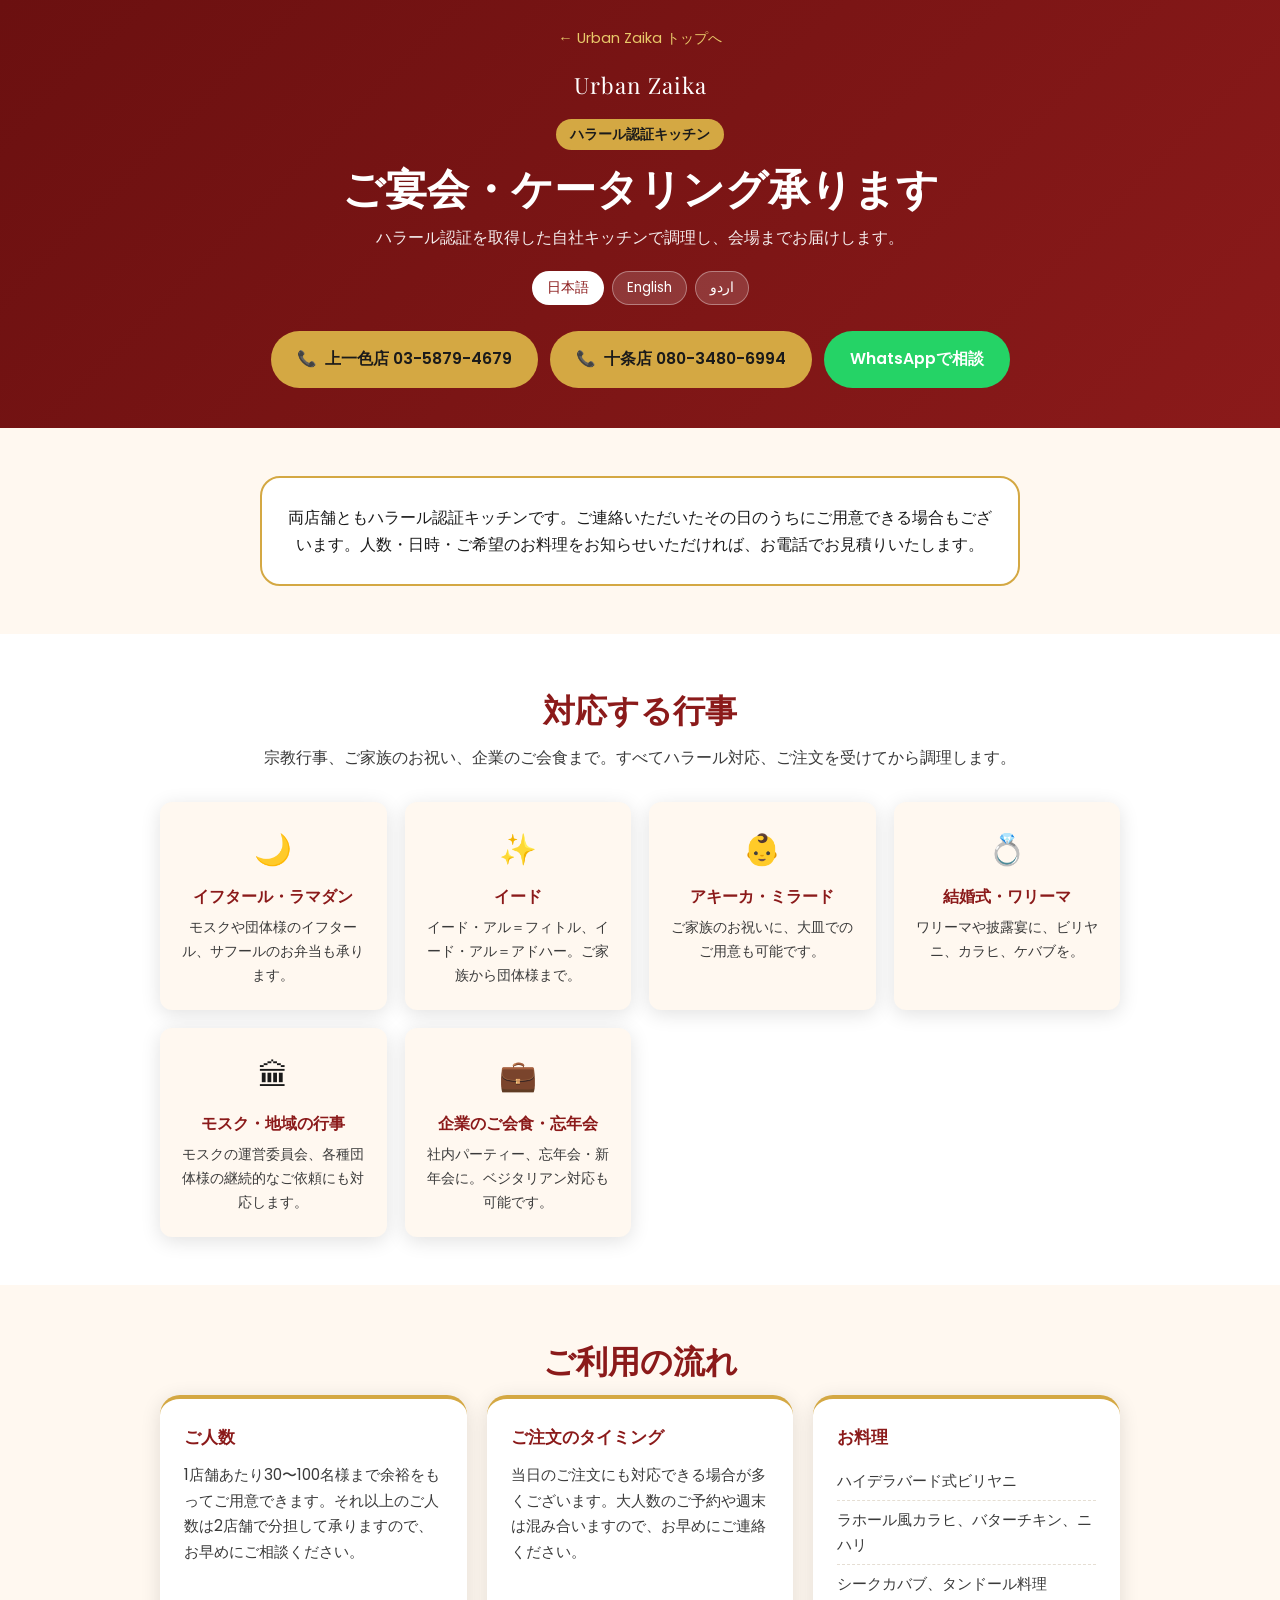
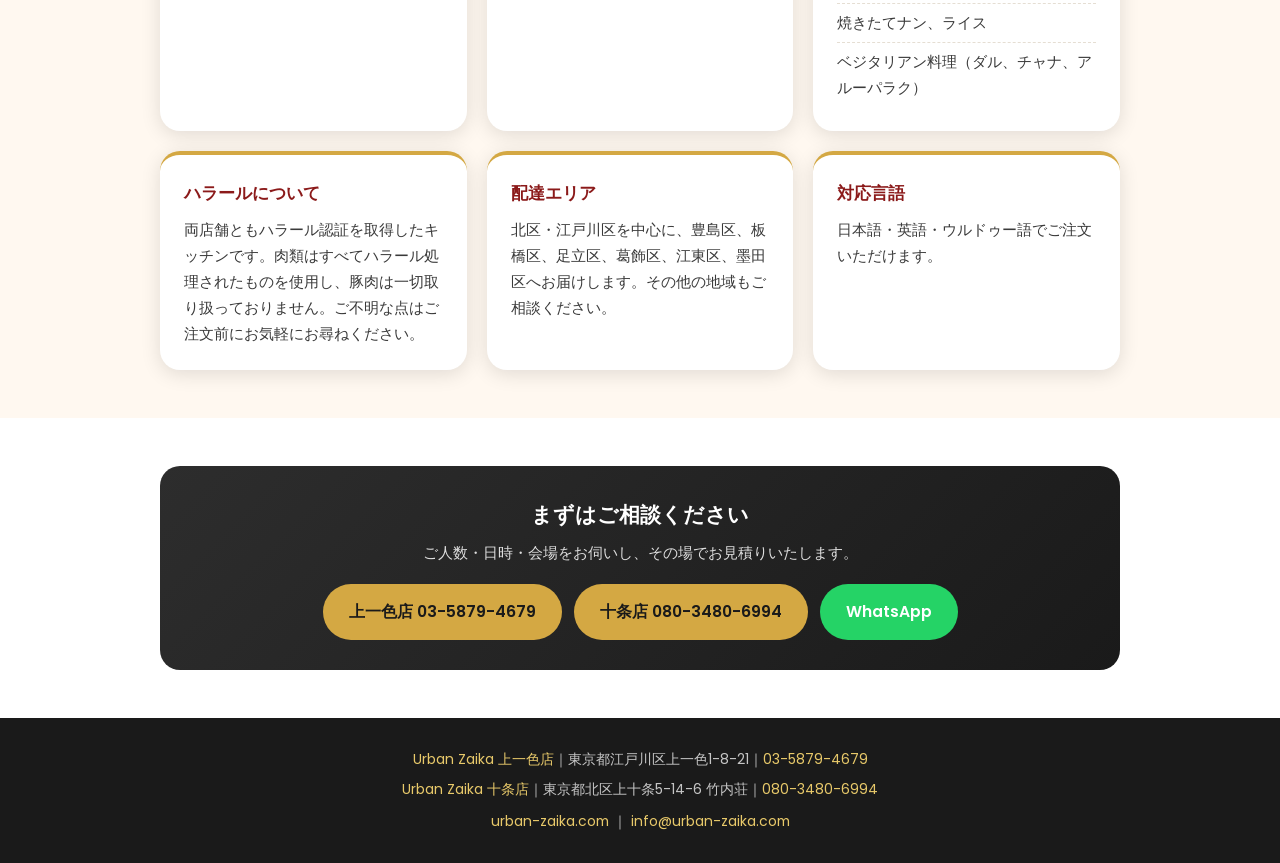
==== catering/index.html @ 1ba637d5 "feat: add a catering page for community and company events Catering needs no new licence - a 飲食店営業許可" ====
<!DOCTYPE html>
<html lang="ja">
<head>
  <meta charset="UTF-8">
  <meta name="viewport" content="width=device-width, initial-scale=1.0">
  <title>ハラルケータリング・ご宴会｜Urban Zaika｜東京 北区・江戸川区</title>
  <meta name="description" content="東京でハラル認証のインド・パキスタン料理ケータリング。結婚式、アキーカ、イード、モスクの行事、企業のご会食に。30〜100名様まで、当日のご注文にも対応。北区上十条・江戸川区上一色の2店舗から。Halal catering in Tokyo for weddings, aqiqah, Eid, mosque and company events — 30 to 100 guests, same-day orders possible.">
  <meta name="keywords" content="ハラル ケータリング, ハラルケータリング 東京, ケータリング 北区, ケータリング 江戸川区, 宴会 インド料理, パーティー 料理 配達, イード ケータリング, イフタール ケータリング, アキーカ 料理, 出張料理 東京, halal catering Tokyo, indian catering Tokyo, pakistani catering Tokyo, iftar catering Tokyo, eid catering, mosque event catering">
  <link rel="canonical" href="https://urban-zaika.com/catering/">

  <!-- Open Graph -->
  <meta property="og:title" content="ハラルケータリング・ご宴会｜Urban Zaika">
  <meta property="og:description" content="ハラル認証キッチンからお届けするインド・パキスタン料理。結婚式、アキーカ、イード、モスクの行事、企業のご会食に。30〜100名様、当日対応可。">
  <meta property="og:type" content="website">
  <meta property="og:url" content="https://urban-zaika.com/catering/">
  <meta property="og:image" content="https://urban-zaika.com/images/chicken-curry-promo.webp">
  <meta property="og:locale" content="ja_JP">

  <meta name="geo.region" content="JP-13">

  <!-- Google Analytics -->
  <script async defer src="https://www.googletagmanager.com/gtag/js?id=G-XFYZQ5NKZN"></script>
  <script>
    window.dataLayer = window.dataLayer || [];
    function gtag(){dataLayer.push(arguments);}
    gtag('js', new Date());
    gtag('config', 'G-XFYZQ5NKZN');
  </script>

  <!-- Fonts -->
  <link rel="preconnect" href="https://fonts.googleapis.com">
  <link rel="preconnect" href="https://fonts.gstatic.com" crossorigin>
  <link href="https://fonts.googleapis.com/css2?family=Playfair+Display:wght@600;700;800&family=Poppins:wght@300;400;500;600;700&family=Noto+Nastaliq+Urdu:wght@400;600&display=swap" rel="stylesheet">

  <script type="application/ld+json">
  {
    "@context": "https://schema.org",
    "@type": "Service",
    "serviceType": "Halal catering",
    "name": "Urban Zaika Halal Catering",
    "url": "https://urban-zaika.com/catering/",
    "areaServed": [
      { "@type": "AdministrativeArea", "name": "Kita City, Tokyo" },
      { "@type": "AdministrativeArea", "name": "Edogawa City, Tokyo" },
      { "@type": "AdministrativeArea", "name": "Tokyo" }
    ],
    "provider": {
      "@type": "Restaurant",
      "name": "Urban Zaika",
      "servesCuisine": ["Indian", "Pakistani", "Halal"],
      "url": "https://urban-zaika.com/",
      "telephone": "+81-3-5879-4679"
    },
    "offers": { "@type": "Offer", "availability": "https://schema.org/InStock" }
  }
  </script>

  <style>
    *, *::before, *::after { margin: 0; padding: 0; box-sizing: border-box; }

    :root {
      --burgundy: #8B1A1A;
      --burgundy-dark: #6B1010;
      --gold: #D4A843;
      --gold-light: #E8C96A;
      --cream: #FFF8F0;
      --charcoal: #1A1A1A;
      --charcoal-light: #3A3A3A;
      --whatsapp-green: #25D366;
      --white: #FFFFFF;
      --radius-md: 12px;
      --radius-lg: 20px;
      --shadow-md: 0 4px 20px rgba(0,0,0,0.12);
      --transition: 0.3s ease;
    }

    html { scroll-behavior: smooth; font-size: 16px; }
    html[dir="rtl"] { font-family: 'Noto Nastaliq Urdu', 'Poppins', sans-serif; }

    body {
      font-family: 'Poppins', -apple-system, BlinkMacSystemFont, sans-serif;
      color: var(--charcoal);
      background: var(--cream);
      line-height: 1.7;
    }

    .container { max-width: 1000px; margin: 0 auto; padding: 0 20px; }

    .page-header {
      background: linear-gradient(135deg, var(--burgundy-dark), var(--burgundy));
      color: var(--white);
      padding: 24px 0 40px;
      text-align: center;
    }
    .back-link { display: inline-block; color: var(--gold-light); text-decoration: none; font-size: 0.9rem; margin-bottom: 16px; }
    .back-link:hover { color: var(--white); }
    .page-logo { font-family: 'Playfair Display', serif; font-size: 1.4rem; letter-spacing: 1px; }
    .branch-badge {
      display: inline-block; background: var(--gold); color: var(--charcoal);
      font-weight: 600; font-size: 0.85rem; padding: 4px 14px;
      border-radius: 999px; margin: 14px 0 10px;
    }
    .page-title { font-family: 'Playfair Display', serif; font-size: clamp(1.8rem, 5vw, 2.6rem); line-height: 1.3; }
    .page-subtitle { margin-top: 10px; opacity: 0.92; font-size: 1rem; }

    .lang-switcher { margin-top: 20px; display: flex; gap: 8px; justify-content: center; }
    .lang-btn {
      background: rgba(255,255,255,0.15); color: var(--white); border: 1px solid rgba(255,255,255,0.35);
      padding: 6px 14px; border-radius: 999px; cursor: pointer; font-size: 0.85rem; font-family: inherit;
      transition: var(--transition);
    }
    .lang-btn.active, .lang-btn:hover { background: var(--white); color: var(--burgundy); }

    .cta-row { display: flex; flex-wrap: wrap; gap: 12px; justify-content: center; margin-top: 26px; }
    .btn {
      display: inline-flex; align-items: center; gap: 8px; text-decoration: none;
      padding: 13px 24px; border-radius: 999px; font-weight: 600; font-size: 0.98rem;
      transition: var(--transition); border: 2px solid transparent;
    }
    .btn-gold { background: var(--gold); color: var(--charcoal); }
    .btn-gold:hover { background: var(--gold-light); }
    .btn-outline { border-color: rgba(255,255,255,0.7); color: var(--white); }
    .btn-outline:hover { background: var(--white); color: var(--burgundy); }
    .btn-whatsapp { background: var(--whatsapp-green); color: var(--white); }
    .btn-whatsapp:hover { filter: brightness(1.08); }

    section { padding: 48px 0; }
    .section-title {
      font-family: 'Playfair Display', serif; font-size: clamp(1.5rem, 4vw, 2rem);
      color: var(--burgundy); text-align: center; margin-bottom: 8px;
    }
    .section-lead { text-align: center; color: var(--charcoal-light); margin-bottom: 30px; }

    .band { background: var(--white); }

    .event-grid { display: grid; grid-template-columns: repeat(auto-fit, minmax(210px, 1fr)); gap: 18px; }
    .event-card {
      background: var(--white); border-radius: var(--radius-md); padding: 22px; text-align: center;
      box-shadow: var(--shadow-md);
    }
    .band .event-card { background: var(--cream); }
    .event-icon { font-size: 1.9rem; }
    .event-card h3 { font-size: 1rem; margin: 8px 0 6px; color: var(--burgundy); }
    .event-card p { font-size: 0.88rem; color: var(--charcoal-light); }

    .info-grid { display: grid; grid-template-columns: repeat(auto-fit, minmax(260px, 1fr)); gap: 20px; }
    .info-card {
      background: var(--white); border-radius: var(--radius-lg); padding: 24px;
      box-shadow: var(--shadow-md); border-top: 4px solid var(--gold);
    }
    .band .info-card { background: var(--cream); }
    .info-card h3 { font-size: 1.05rem; color: var(--burgundy); margin-bottom: 10px; }
    .info-card p, .info-card li { font-size: 0.95rem; color: var(--charcoal-light); }
    .info-card ul { list-style: none; }
    .info-card li { padding: 6px 0; border-bottom: 1px dashed #e5ded3; }
    .info-card li:last-child { border-bottom: none; }

    .highlight {
      max-width: 760px; margin: 0 auto; padding: 26px 24px; text-align: center;
      border: 2px solid var(--gold); border-radius: var(--radius-lg); background: var(--white);
    }
    .highlight strong { color: var(--burgundy); }

    .branch-cta {
      background: linear-gradient(135deg, #2D2D2D, #1A1A1A); color: var(--white);
      border-radius: var(--radius-lg); padding: 30px; text-align: center;
    }
    .branch-cta h3 { font-family: 'Playfair Display', serif; font-size: 1.3rem; margin-bottom: 8px; }
    .branch-cta p { opacity: 0.85; font-size: 0.95rem; margin-bottom: 18px; }

    footer { background: var(--charcoal); color: rgba(255,255,255,0.75); text-align: center; padding: 30px 0; font-size: 0.87rem; }
    footer a { color: var(--gold-light); text-decoration: none; }

    .mobile-bar { display: none; }
    @media (max-width: 720px) {
      .mobile-bar {
        display: flex; position: fixed; bottom: 0; left: 0; right: 0; z-index: 99;
        background: var(--burgundy); box-shadow: 0 -2px 12px rgba(0,0,0,0.25);
      }
      .mobile-bar a {
        flex: 1; text-align: center; padding: 13px 4px; color: var(--white);
        text-decoration: none; font-size: 0.85rem; font-weight: 600;
        border-right: 1px solid rgba(255,255,255,0.18);
      }
      .mobile-bar a:last-child { border-right: none; }
      body { padding-bottom: 54px; }
    }
  </style>
</head>
<body>

  <header class="page-header">
    <div class="container">
      <a class="back-link" href="/">&larr; <span data-en="Urban Zaika home" data-ja="Urban Zaika トップへ" data-ur="Urban Zaika ہوم">Urban Zaika トップへ</span></a>
      <div class="page-logo">Urban Zaika</div>
      <div class="branch-badge"><span data-en="Halal certified kitchen" data-ja="ハラール認証キッチン" data-ur="حلال تصدیق شدہ کچن">ハラール認証キッチン</span></div>
      <h1 class="page-title"><span data-en="Halal catering for your event" data-ja="ご宴会・ケータリング承ります" data-ur="آپ کی تقریب کے لیے حلال کیٹرنگ">ご宴会・ケータリング承ります</span></h1>
      <p class="page-subtitle"><span data-en="Indian and Pakistani food, cooked in our own certified halal kitchens and delivered to you." data-ja="ハラール認証を取得した自社キッチンで調理し、会場までお届けします。" data-ur="ہمارے اپنے حلال تصدیق شدہ کچن میں تیار اور آپ تک پہنچایا جاتا ہے۔">ハラール認証を取得した自社キッチンで調理し、会場までお届けします。</span></p>

      <div class="lang-switcher">
        <button class="lang-btn active" onclick="setLang('ja')">日本語</button>
        <button class="lang-btn" onclick="setLang('en')">English</button>
        <button class="lang-btn" onclick="setLang('ur')">اردو</button>
      </div>

      <div class="cta-row">
        <a class="btn btn-gold" href="tel:03-5879-4679" onclick="gtag('event','click_catering',{cta:'call',branch:'edogawa'})">
          &#128222; <span data-en="Kamiisshiki 03-5879-4679" data-ja="上一色店 03-5879-4679" data-ur="کامی اِشیکی 03-5879-4679">上一色店 03-5879-4679</span>
        </a>
        <a class="btn btn-gold" href="tel:080-3480-6994" onclick="gtag('event','click_catering',{cta:'call',branch:'kita-ku'})">
          &#128222; <span data-en="Jujo 080-3480-6994" data-ja="十条店 080-3480-6994" data-ur="جوجو 080-3480-6994">十条店 080-3480-6994</span>
        </a>
        <a class="btn btn-whatsapp" href="https://wa.me/819066582838?text=%E3%82%B1%E3%83%BC%E3%82%BF%E3%83%AA%E3%83%B3%E3%82%B0%E3%81%AE%E3%81%94%E7%9B%B8%E8%AB%87" target="_blank" rel="noopener" onclick="gtag('event','click_catering',{cta:'whatsapp'})">
          <span data-en="Ask on WhatsApp" data-ja="WhatsAppで相談" data-ur="واٹس ایپ پر پوچھیں">WhatsAppで相談</span>
        </a>
      </div>
    </div>
  </header>

  <section>
    <div class="container">
      <div class="highlight">
        <p><span data-en="Both our kitchens are halal certified, and we can usually cook for a group the same day you call. Tell us how many people, roughly when, and what you would like — we will quote you on the phone." data-ja="両店舗ともハラール認証キッチンです。ご連絡いただいたその日のうちにご用意できる場合もございます。人数・日時・ご希望のお料理をお知らせいただければ、お電話でお見積りいたします。" data-ur="ہمارے دونوں کچن حلال تصدیق شدہ ہیں، اور عام طور پر جس دن آپ کال کریں اسی دن پکا سکتے ہیں۔ افراد کی تعداد، وقت اور پسند بتائیں — ہم فون پر قیمت بتا دیں گے۔">両店舗ともハラール認証キッチンです。ご連絡いただいたその日のうちにご用意できる場合もございます。人数・日時・ご希望のお料理をお知らせいただければ、お電話でお見積りいたします。</span></p>
      </div>
    </div>
  </section>

  <section class="band">
    <div class="container">
      <h2 class="section-title"><span data-en="Events we cater" data-ja="対応する行事" data-ur="ہم کن تقریبات کے لیے کیٹرنگ کرتے ہیں">対応する行事</span></h2>
      <p class="section-lead"><span data-en="Religious, family and company occasions — all halal, all cooked to order." data-ja="宗教行事、ご家族のお祝い、企業のご会食まで。すべてハラール対応、ご注文を受けてから調理します。" data-ur="مذہبی، خاندانی اور دفتری تقریبات — سب حلال، آرڈر پر تیار۔">宗教行事、ご家族のお祝い、企業のご会食まで。すべてハラール対応、ご注文を受けてから調理します。</span></p>

      <div class="event-grid">
        <div class="event-card">
          <div class="event-icon">&#127769;</div>
          <h3><span data-en="Iftar &amp; Ramadan" data-ja="イフタール・ラマダン" data-ur="افطار و رمضان">イフタール・ラマダン</span></h3>
          <p><span data-en="Iftar meals for mosques and community groups, and sehri packs." data-ja="モスクや団体様のイフタール、サフールのお弁当も承ります。" data-ur="مساجد اور کمیونٹی کے لیے افطار، اور سحری پیک۔">モスクや団体様のイフタール、サフールのお弁当も承ります。</span></p>
        </div>
        <div class="event-card">
          <div class="event-icon">&#10024;</div>
          <h3><span data-en="Eid gatherings" data-ja="イード" data-ur="عید کی تقریبات">イード</span></h3>
          <p><span data-en="Eid al-Fitr and Eid al-Adha, for families or a whole congregation." data-ja="イード・アル＝フィトル、イード・アル＝アドハー。ご家族から団体様まで。" data-ur="عیدالفطر اور عیدالاضحیٰ، خاندان سے پوری جماعت تک۔">イード・アル＝フィトル、イード・アル＝アドハー。ご家族から団体様まで。</span></p>
        </div>
        <div class="event-card">
          <div class="event-icon">&#128118;</div>
          <h3><span data-en="Aqiqah &amp; milad" data-ja="アキーカ・ミラード" data-ur="عقیقہ و میلاد">アキーカ・ミラード</span></h3>
          <p><span data-en="Family celebrations, served family-style on large platters." data-ja="ご家族のお祝いに、大皿でのご用意も可能です。" data-ur="خاندانی تقریبات، بڑے پلیٹرز میں۔">ご家族のお祝いに、大皿でのご用意も可能です。</span></p>
        </div>
        <div class="event-card">
          <div class="event-icon">&#128141;</div>
          <h3><span data-en="Weddings" data-ja="結婚式・ワリーマ" data-ur="شادی و ولیمہ">結婚式・ワリーマ</span></h3>
          <p><span data-en="Biryani, karahi and kebabs for a walima or reception." data-ja="ワリーマや披露宴に、ビリヤニ、カラヒ、ケバブを。" data-ur="ولیمہ یا استقبالیہ کے لیے بریانی، کڑاہی اور کباب۔">ワリーマや披露宴に、ビリヤニ、カラヒ、ケバブを。</span></p>
        </div>
        <div class="event-card">
          <div class="event-icon">&#127963;</div>
          <h3><span data-en="Mosque &amp; community events" data-ja="モスク・地域の行事" data-ur="مسجد و کمیونٹی تقریبات">モスク・地域の行事</span></h3>
          <p><span data-en="Regular catering for mosque committees and community associations." data-ja="モスクの運営委員会、各種団体様の継続的なご依頼にも対応します。" data-ur="مساجد کی کمیٹیوں اور تنظیموں کے لیے باقاعدہ کیٹرنگ۔">モスクの運営委員会、各種団体様の継続的なご依頼にも対応します。</span></p>
        </div>
        <div class="event-card">
          <div class="event-icon">&#128188;</div>
          <h3><span data-en="Company functions" data-ja="企業のご会食・忘年会" data-ur="دفتری تقریبات">企業のご会食・忘年会</span></h3>
          <p><span data-en="Office parties, launches and year-end gatherings, with vegetarian options." data-ja="社内パーティー、忘年会・新年会に。ベジタリアン対応も可能です。" data-ur="دفتری پارٹیاں اور سال کے آخر کی تقریبات، ویجیٹیرین آپشن کے ساتھ۔">社内パーティー、忘年会・新年会に。ベジタリアン対応も可能です。</span></p>
        </div>
      </div>
    </div>
  </section>

  <section>
    <div class="container">
      <h2 class="section-title"><span data-en="How it works" data-ja="ご利用の流れ" data-ur="طریقہ کار">ご利用の流れ</span></h2>

      <div class="info-grid">
        <div class="info-card">
          <h3><span data-en="Group size" data-ja="ご人数" data-ur="افراد کی تعداد">ご人数</span></h3>
          <p><span data-en="We cater comfortably for 30 to 100 guests from a single kitchen. Larger events can be arranged across both branches — please give us more notice for those." data-ja="1店舗あたり30〜100名様まで余裕をもってご用意できます。それ以上のご人数は2店舗で分担して承りますので、お早めにご相談ください。" data-ur="ایک کچن سے 30 سے 100 مہمانوں تک آرام سے۔ اس سے بڑی تقریبات دونوں برانچوں سے — براہ کرم پہلے بتائیں۔">1店舗あたり30〜100名様まで余裕をもってご用意できます。それ以上のご人数は2店舗で分担して承りますので、お早めにご相談ください。</span></p>
        </div>
        <div class="info-card">
          <h3><span data-en="Notice needed" data-ja="ご注文のタイミング" data-ur="کتنا پہلے بتائیں">ご注文のタイミング</span></h3>
          <p><span data-en="Often we can cook for you the same day. For a large group, or a weekend, call as early as you can — weekends book up." data-ja="当日のご注文にも対応できる場合が多くございます。大人数のご予約や週末は混み合いますので、お早めにご連絡ください。" data-ur="اکثر اسی دن پکا سکتے ہیں۔ بڑے گروپ یا ویک اینڈ کے لیے جلد کال کریں۔">当日のご注文にも対応できる場合が多くございます。大人数のご予約や週末は混み合いますので、お早めにご連絡ください。</span></p>
        </div>
        <div class="info-card">
          <h3><span data-en="What we serve" data-ja="お料理" data-ur="کھانا">お料理</span></h3>
          <ul>
            <li><span data-en="Hyderabadi biryani" data-ja="ハイデラバード式ビリヤニ" data-ur="حیدرآبادی بریانی">ハイデラバード式ビリヤニ</span></li>
            <li><span data-en="Lahori karahi, butter chicken, nihari" data-ja="ラホール風カラヒ、バターチキン、ニハリ" data-ur="لاہوری کڑاہی، بٹر چکن، نہاری">ラホール風カラヒ、バターチキン、ニハリ</span></li>
            <li><span data-en="Seekh kebabs and tandoori grills" data-ja="シークカバブ、タンドール料理" data-ur="سیخ کباب اور تندوری">シークカバブ、タンドール料理</span></li>
            <li><span data-en="Fresh naan and rice" data-ja="焼きたてナン、ライス" data-ur="تازہ نان اور چاول">焼きたてナン、ライス</span></li>
            <li><span data-en="Vegetarian dishes — dal, chana, aloo palak" data-ja="ベジタリアン料理（ダル、チャナ、アルーパラク）" data-ur="ویجیٹیرین — دال، چنا، آلو پالک">ベジタリアン料理（ダル、チャナ、アルーパラク）</span></li>
          </ul>
        </div>
        <div class="info-card">
          <h3><span data-en="Halal assurance" data-ja="ハラールについて" data-ur="حلال کی یقین دہانی">ハラールについて</span></h3>
          <p><span data-en="Both kitchens are halal certified. All meat is halal-slaughtered and no pork is handled. We are happy to answer any question about the kitchen before you order." data-ja="両店舗ともハラール認証を取得したキッチンです。肉類はすべてハラール処理されたものを使用し、豚肉は一切取り扱っておりません。ご不明な点はご注文前にお気軽にお尋ねください。" data-ur="دونوں کچن حلال تصدیق شدہ ہیں۔ تمام گوشت حلال ذبیحہ ہے اور سور کا گوشت بالکل نہیں۔ آرڈر سے پہلے کوئی بھی سوال پوچھ سکتے ہیں۔">両店舗ともハラール認証を取得したキッチンです。肉類はすべてハラール処理されたものを使用し、豚肉は一切取り扱っておりません。ご不明な点はご注文前にお気軽にお尋ねください。</span></p>
        </div>
        <div class="info-card">
          <h3><span data-en="Delivery area" data-ja="配達エリア" data-ur="ڈیلیوری کا علاقہ">配達エリア</span></h3>
          <p><span data-en="Kita-ku, Edogawa-ku and the surrounding wards — Toshima, Itabashi, Adachi, Katsushika, Koto and Sumida. Ask us about anywhere else in Tokyo." data-ja="北区・江戸川区を中心に、豊島区、板橋区、足立区、葛飾区、江東区、墨田区へお届けします。その他の地域もご相談ください。" data-ur="کیتا-کو، ایدوگاوا-کو اور آس پاس کے علاقے۔ ٹوکیو میں کہیں اور کے لیے پوچھیں۔">北区・江戸川区を中心に、豊島区、板橋区、足立区、葛飾区、江東区、墨田区へお届けします。その他の地域もご相談ください。</span></p>
        </div>
        <div class="info-card">
          <h3><span data-en="Languages" data-ja="対応言語" data-ur="زبانیں">対応言語</span></h3>
          <p><span data-en="Order in Japanese, English or Urdu — whichever is easiest." data-ja="日本語・英語・ウルドゥー語でご注文いただけます。" data-ur="جاپانی، انگریزی یا اردو میں آرڈر کریں۔">日本語・英語・ウルドゥー語でご注文いただけます。</span></p>
        </div>
      </div>
    </div>
  </section>

  <section class="band">
    <div class="container">
      <div class="branch-cta">
        <h3><span data-en="Tell us about your event" data-ja="まずはご相談ください" data-ur="اپنی تقریب کے بارے میں بتائیں">まずはご相談ください</span></h3>
        <p><span data-en="How many guests, when, and where — we will quote you on the call." data-ja="ご人数・日時・会場をお伺いし、その場でお見積りいたします。" data-ur="کتنے مہمان، کب اور کہاں — ہم کال پر قیمت بتا دیں گے۔">ご人数・日時・会場をお伺いし、その場でお見積りいたします。</span></p>
        <div class="cta-row" style="margin-top:0">
          <a class="btn btn-gold" href="tel:03-5879-4679" onclick="gtag('event','click_catering',{cta:'call_bottom',branch:'edogawa'})">上一色店 03-5879-4679</a>
          <a class="btn btn-gold" href="tel:080-3480-6994" onclick="gtag('event','click_catering',{cta:'call_bottom',branch:'kita-ku'})">十条店 080-3480-6994</a>
          <a class="btn btn-whatsapp" href="https://wa.me/819066582838?text=%E3%82%B1%E3%83%BC%E3%82%BF%E3%83%AA%E3%83%B3%E3%82%B0%E3%81%AE%E3%81%94%E7%9B%B8%E8%AB%87" target="_blank" rel="noopener" onclick="gtag('event','click_catering',{cta:'whatsapp_bottom'})">WhatsApp</a>
        </div>
      </div>
    </div>
  </section>

  <footer>
    <div class="container">
      <p><a href="/edogawa/">Urban Zaika 上一色店</a>｜東京都江戸川区上一色1-8-21｜<a href="tel:03-5879-4679">03-5879-4679</a></p>
      <p style="margin-top:6px"><a href="/kita-ku/">Urban Zaika 十条店</a>｜東京都北区上十条5-14-6 竹内荘｜<a href="tel:080-3480-6994">080-3480-6994</a></p>
      <p style="margin-top:8px"><a href="/">urban-zaika.com</a> ｜ <a href="mailto:info@urban-zaika.com">info@urban-zaika.com</a></p>
    </div>
  </footer>

  <div class="mobile-bar">
    <a href="tel:03-5879-4679" onclick="gtag('event','click_catering',{cta:'mobile_call',branch:'edogawa'})">&#128222; <span data-en="Kamiisshiki" data-ja="上一色店" data-ur="کامی اِشیکی">上一色店</span></a>
    <a href="tel:080-3480-6994" onclick="gtag('event','click_catering',{cta:'mobile_call',branch:'kita-ku'})">&#128222; <span data-en="Jujo" data-ja="十条店" data-ur="جوجو">十条店</span></a>
    <a href="https://wa.me/819066582838?text=%E3%82%B1%E3%83%BC%E3%82%BF%E3%83%AA%E3%83%B3%E3%82%B0%E3%81%AE%E3%81%94%E7%9B%B8%E8%AB%87" target="_blank" rel="noopener" onclick="gtag('event','click_catering',{cta:'mobile_whatsapp'})">WhatsApp</a>
  </div>

  <script>
    function setLang(lang) {
      document.querySelectorAll('[data-en]').forEach(function (el) {
        var v = el.getAttribute('data-' + lang);
        if (v) el.innerHTML = v;
      });
      document.documentElement.lang = lang === 'ur' ? 'ur' : (lang === 'en' ? 'en' : 'ja');
      document.documentElement.dir = lang === 'ur' ? 'rtl' : 'ltr';
      document.querySelectorAll('.lang-btn').forEach(function (b) { b.classList.remove('active'); });
      var idx = { ja: 0, en: 1, ur: 2 }[lang];
      document.querySelectorAll('.lang-btn')[idx].classList.add('active');
      try { localStorage.setItem('uz_lang', lang); } catch (e) {}
      gtag('event', 'switch_language', { language: lang, page: 'catering' });
    }
    try {
      // ?lang=en|ja|ur wins over the stored preference so ads can land in the right language
      var param = new URLSearchParams(location.search).get('lang');
      var saved = ['en','ja','ur'].indexOf(param) !== -1 ? param : localStorage.getItem('uz_lang');
      if (saved && saved !== 'ja') setLang(saved);
    } catch (e) {}
  </script>

</body>
</html>
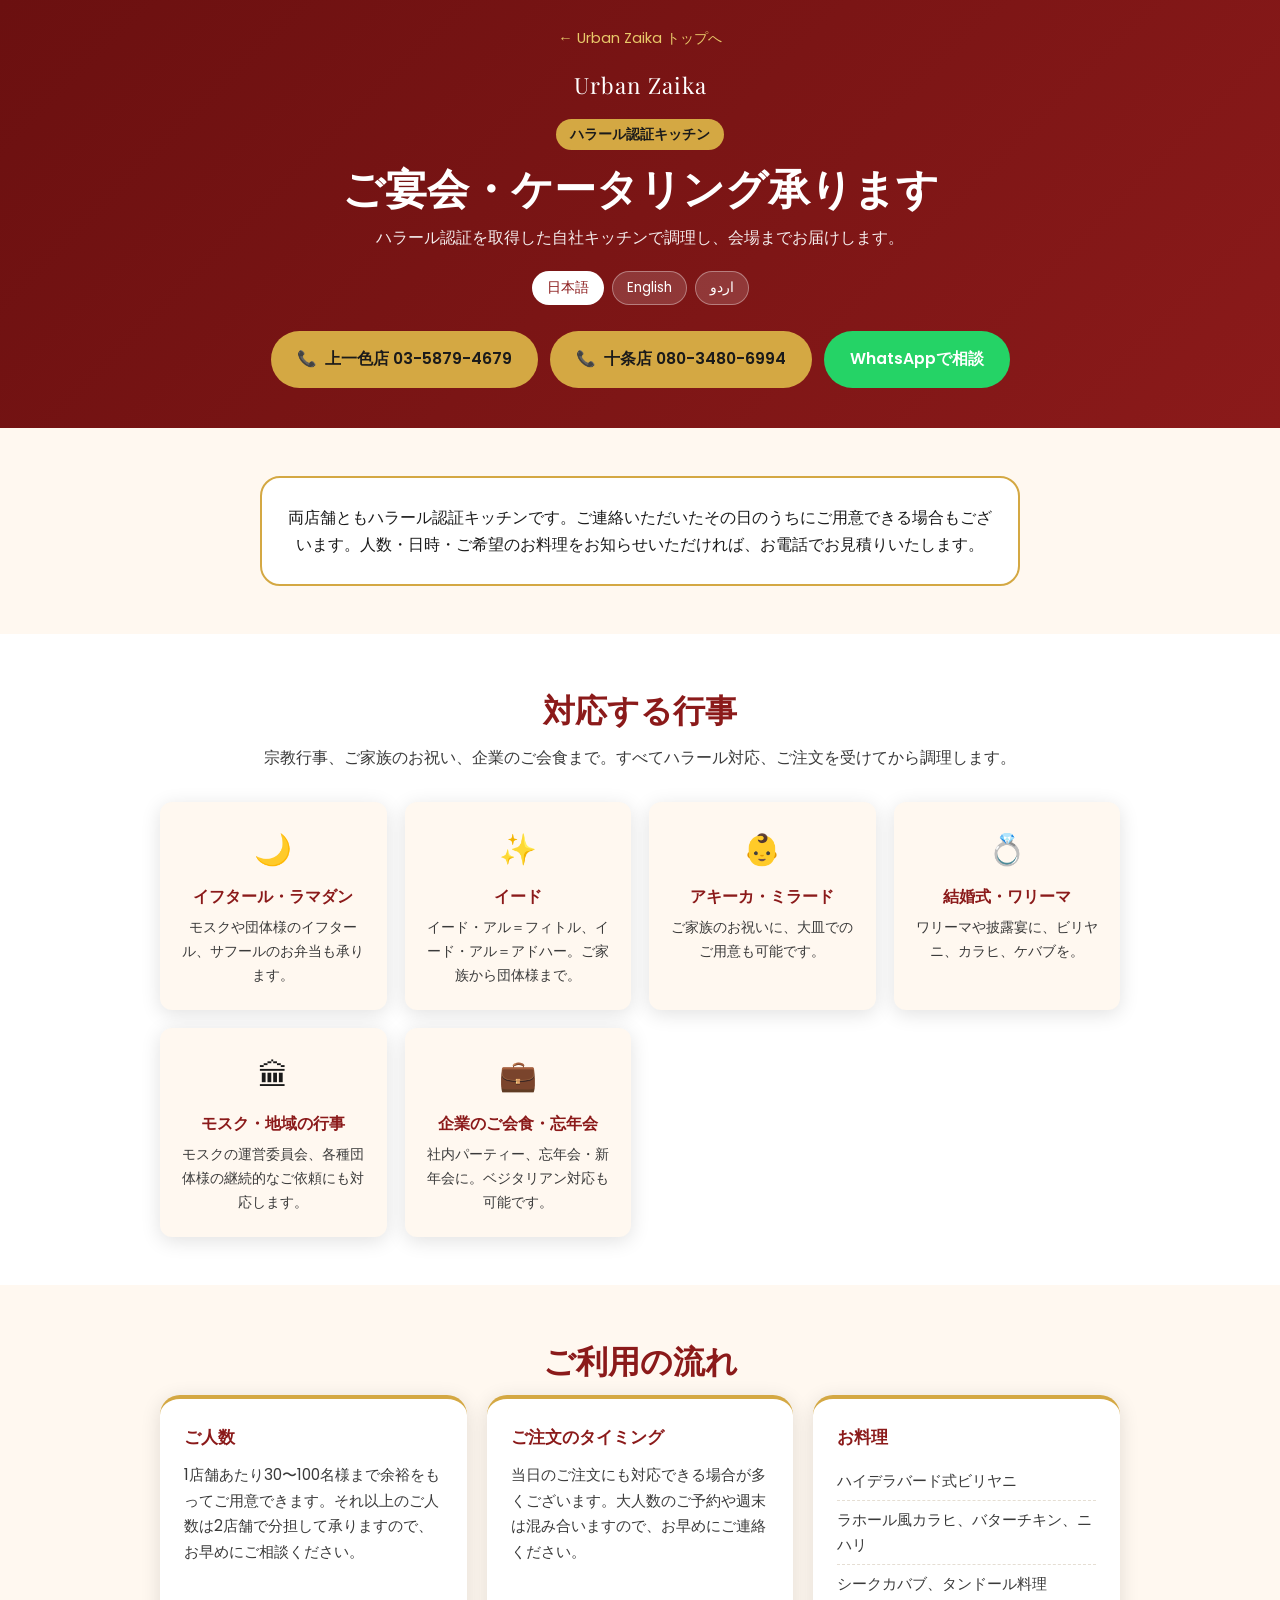
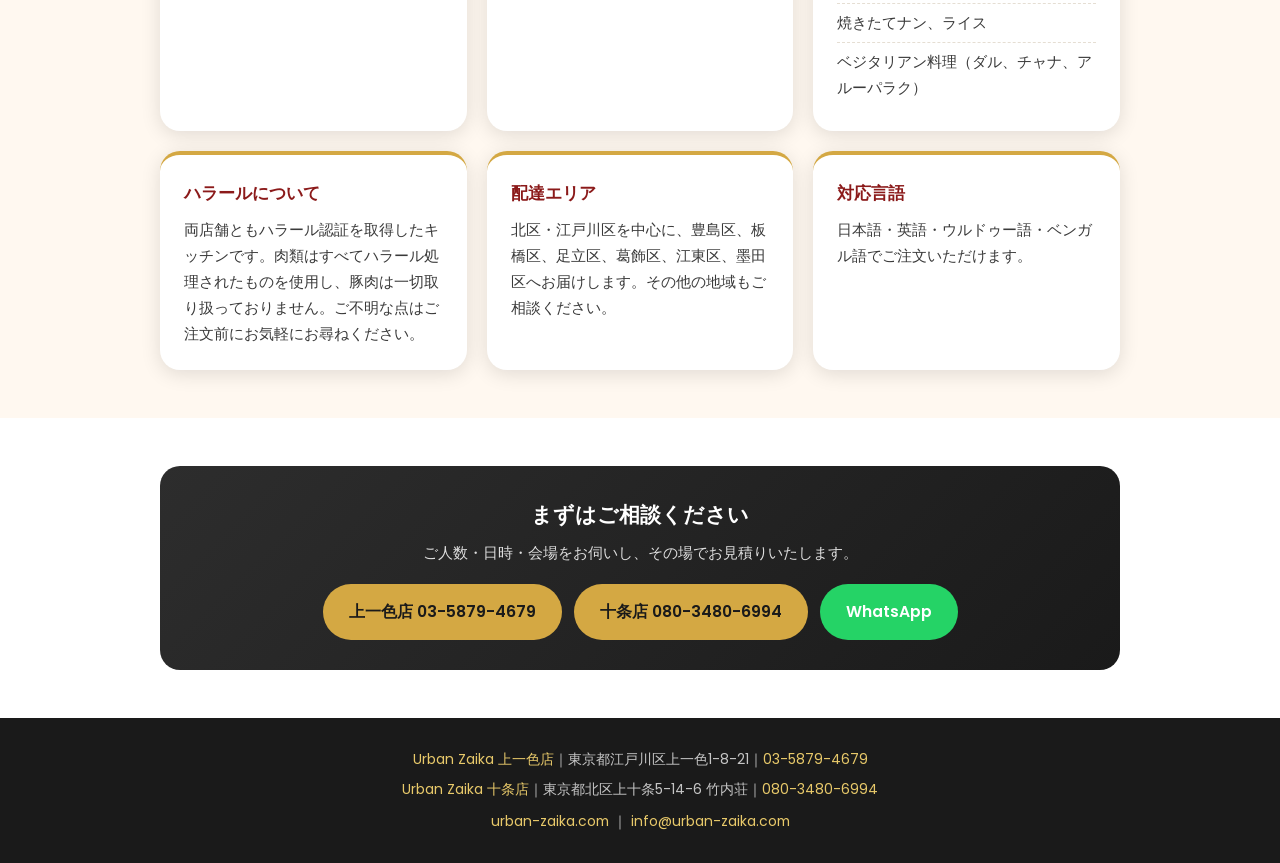
==== commit b05281eb: "feat: advertise Bengali alongside English and Urdu The owner confirmed Bengali calls can be answered" ====
--- a/catering/index.html
+++ b/catering/index.html
@@ -204,13 +204,13 @@
       </div>
 
       <div class="cta-row">
-        <a class="btn btn-gold" href="tel:03-5879-4679" onclick="gtag('event','click_catering',{cta:'call',branch:'edogawa'})">
+        <a class="btn btn-gold" href="tel:03-5879-4679" onclick="uzCatering({cta:'call',branch:'edogawa'})">
           &#128222; <span data-en="Kamiisshiki 03-5879-4679" data-ja="上一色店 03-5879-4679" data-ur="کامی اِشیکی 03-5879-4679">上一色店 03-5879-4679</span>
         </a>
-        <a class="btn btn-gold" href="tel:080-3480-6994" onclick="gtag('event','click_catering',{cta:'call',branch:'kita-ku'})">
+        <a class="btn btn-gold" href="tel:080-3480-6994" onclick="uzCatering({cta:'call',branch:'kita-ku'})">
           &#128222; <span data-en="Jujo 080-3480-6994" data-ja="十条店 080-3480-6994" data-ur="جوجو 080-3480-6994">十条店 080-3480-6994</span>
         </a>
-        <a class="btn btn-whatsapp" href="https://wa.me/819066582838?text=%E3%82%B1%E3%83%BC%E3%82%BF%E3%83%AA%E3%83%B3%E3%82%B0%E3%81%AE%E3%81%94%E7%9B%B8%E8%AB%87" target="_blank" rel="noopener" onclick="gtag('event','click_catering',{cta:'whatsapp'})">
+        <a class="btn btn-whatsapp" href="https://wa.me/819066582838?text=%E3%82%B1%E3%83%BC%E3%82%BF%E3%83%AA%E3%83%B3%E3%82%B0%E3%81%AE%E3%81%94%E7%9B%B8%E8%AB%87" target="_blank" rel="noopener" onclick="uzCatering({cta:'whatsapp'})">
           <span data-en="Ask on WhatsApp" data-ja="WhatsAppで相談" data-ur="واٹس ایپ پر پوچھیں">WhatsAppで相談</span>
         </a>
       </div>
@@ -298,7 +298,7 @@
         </div>
         <div class="info-card">
           <h3><span data-en="Languages" data-ja="対応言語" data-ur="زبانیں">対応言語</span></h3>
-          <p><span data-en="Order in Japanese, English or Urdu — whichever is easiest." data-ja="日本語・英語・ウルドゥー語でご注文いただけます。" data-ur="جاپانی، انگریزی یا اردو میں آرڈر کریں۔">日本語・英語・ウルドゥー語でご注文いただけます。</span></p>
+          <p><span data-en="Order in Japanese, English, Urdu or Bengali — whichever is easiest." data-ja="日本語・英語・ウルドゥー語・ベンガル語でご注文いただけます。" data-ur="جاپانی، انگریزی یا اردو میں آرڈر کریں۔">日本語・英語・ウルドゥー語・ベンガル語でご注文いただけます。</span></p>
         </div>
       </div>
     </div>
@@ -310,9 +310,9 @@
         <h3><span data-en="Tell us about your event" data-ja="まずはご相談ください" data-ur="اپنی تقریب کے بارے میں بتائیں">まずはご相談ください</span></h3>
         <p><span data-en="How many guests, when, and where — we will quote you on the call." data-ja="ご人数・日時・会場をお伺いし、その場でお見積りいたします。" data-ur="کتنے مہمان، کب اور کہاں — ہم کال پر قیمت بتا دیں گے۔">ご人数・日時・会場をお伺いし、その場でお見積りいたします。</span></p>
         <div class="cta-row" style="margin-top:0">
-          <a class="btn btn-gold" href="tel:03-5879-4679" onclick="gtag('event','click_catering',{cta:'call_bottom',branch:'edogawa'})">上一色店 03-5879-4679</a>
-          <a class="btn btn-gold" href="tel:080-3480-6994" onclick="gtag('event','click_catering',{cta:'call_bottom',branch:'kita-ku'})">十条店 080-3480-6994</a>
-          <a class="btn btn-whatsapp" href="https://wa.me/819066582838?text=%E3%82%B1%E3%83%BC%E3%82%BF%E3%83%AA%E3%83%B3%E3%82%B0%E3%81%AE%E3%81%94%E7%9B%B8%E8%AB%87" target="_blank" rel="noopener" onclick="gtag('event','click_catering',{cta:'whatsapp_bottom'})">WhatsApp</a>
+          <a class="btn btn-gold" href="tel:03-5879-4679" onclick="uzCatering({cta:'call_bottom',branch:'edogawa'})">上一色店 03-5879-4679</a>
+          <a class="btn btn-gold" href="tel:080-3480-6994" onclick="uzCatering({cta:'call_bottom',branch:'kita-ku'})">十条店 080-3480-6994</a>
+          <a class="btn btn-whatsapp" href="https://wa.me/819066582838?text=%E3%82%B1%E3%83%BC%E3%82%BF%E3%83%AA%E3%83%B3%E3%82%B0%E3%81%AE%E3%81%94%E7%9B%B8%E8%AB%87" target="_blank" rel="noopener" onclick="uzCatering({cta:'whatsapp_bottom'})">WhatsApp</a>
         </div>
       </div>
     </div>
@@ -327,9 +327,9 @@
   </footer>
 
   <div class="mobile-bar">
-    <a href="tel:03-5879-4679" onclick="gtag('event','click_catering',{cta:'mobile_call',branch:'edogawa'})">&#128222; <span data-en="Kamiisshiki" data-ja="上一色店" data-ur="کامی اِشیکی">上一色店</span></a>
-    <a href="tel:080-3480-6994" onclick="gtag('event','click_catering',{cta:'mobile_call',branch:'kita-ku'})">&#128222; <span data-en="Jujo" data-ja="十条店" data-ur="جوجو">十条店</span></a>
-    <a href="https://wa.me/819066582838?text=%E3%82%B1%E3%83%BC%E3%82%BF%E3%83%AA%E3%83%B3%E3%82%B0%E3%81%AE%E3%81%94%E7%9B%B8%E8%AB%87" target="_blank" rel="noopener" onclick="gtag('event','click_catering',{cta:'mobile_whatsapp'})">WhatsApp</a>
+    <a href="tel:03-5879-4679" onclick="uzCatering({cta:'mobile_call',branch:'edogawa'})">&#128222; <span data-en="Kamiisshiki" data-ja="上一色店" data-ur="کامی اِشیکی">上一色店</span></a>
+    <a href="tel:080-3480-6994" onclick="uzCatering({cta:'mobile_call',branch:'kita-ku'})">&#128222; <span data-en="Jujo" data-ja="十条店" data-ur="جوجو">十条店</span></a>
+    <a href="https://wa.me/819066582838?text=%E3%82%B1%E3%83%BC%E3%82%BF%E3%83%AA%E3%83%B3%E3%82%B0%E3%81%AE%E3%81%94%E7%9B%B8%E8%AB%87" target="_blank" rel="noopener" onclick="uzCatering({cta:'mobile_whatsapp'})">WhatsApp</a>
   </div>
 
   <script>
@@ -354,5 +354,16 @@
     } catch (e) {}
   </script>
 
+  <script>
+    // Catering clicks fire two events on purpose: click_catering for granular reporting, and
+    // click_cta - already a GA4 key event and imported into Ads - so the click actually counts
+    // as a conversion instead of waiting on a new key event being registered and re-imported.
+    function uzCatering(params) {
+      try {
+        gtag('event', 'click_catering', params);
+        gtag('event', 'click_cta', Object.assign({ cta: 'catering' }, params));
+      } catch (e) {}
+    }
+  </script>
 </body>
 </html>
